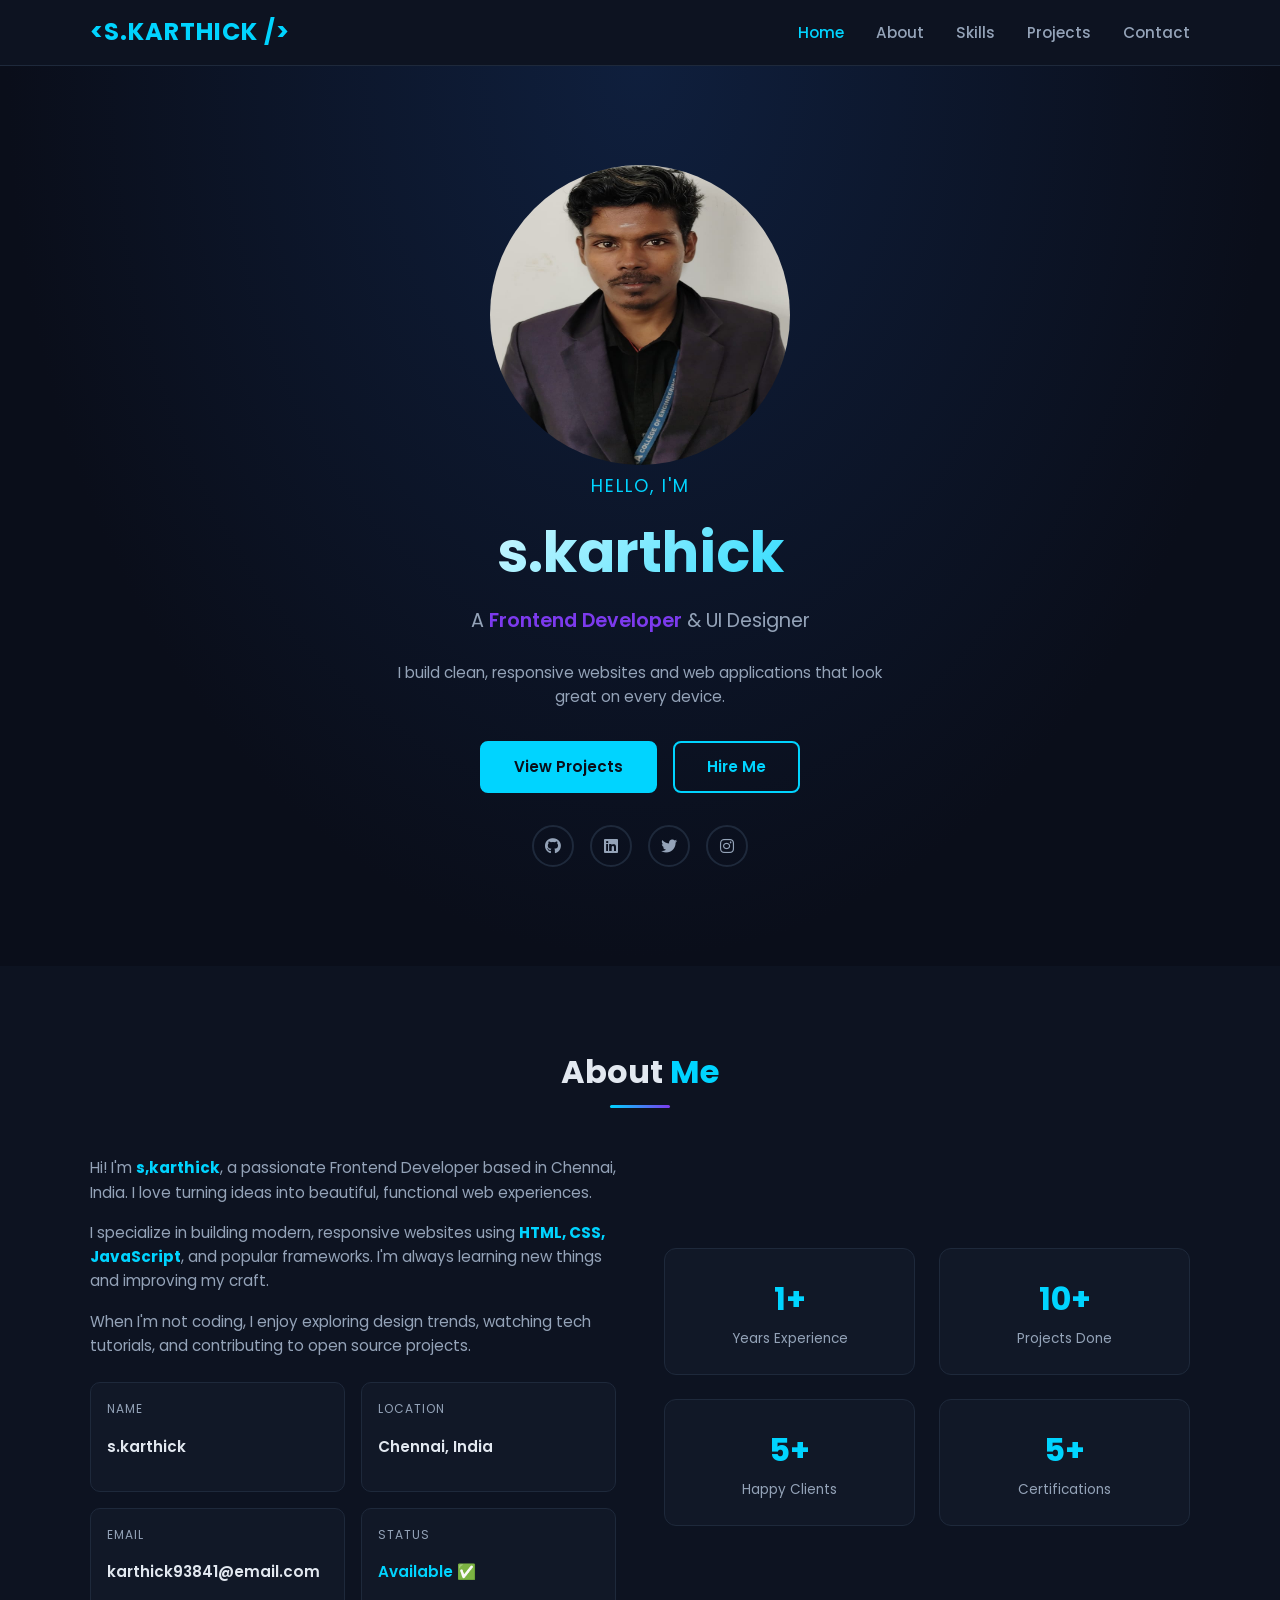
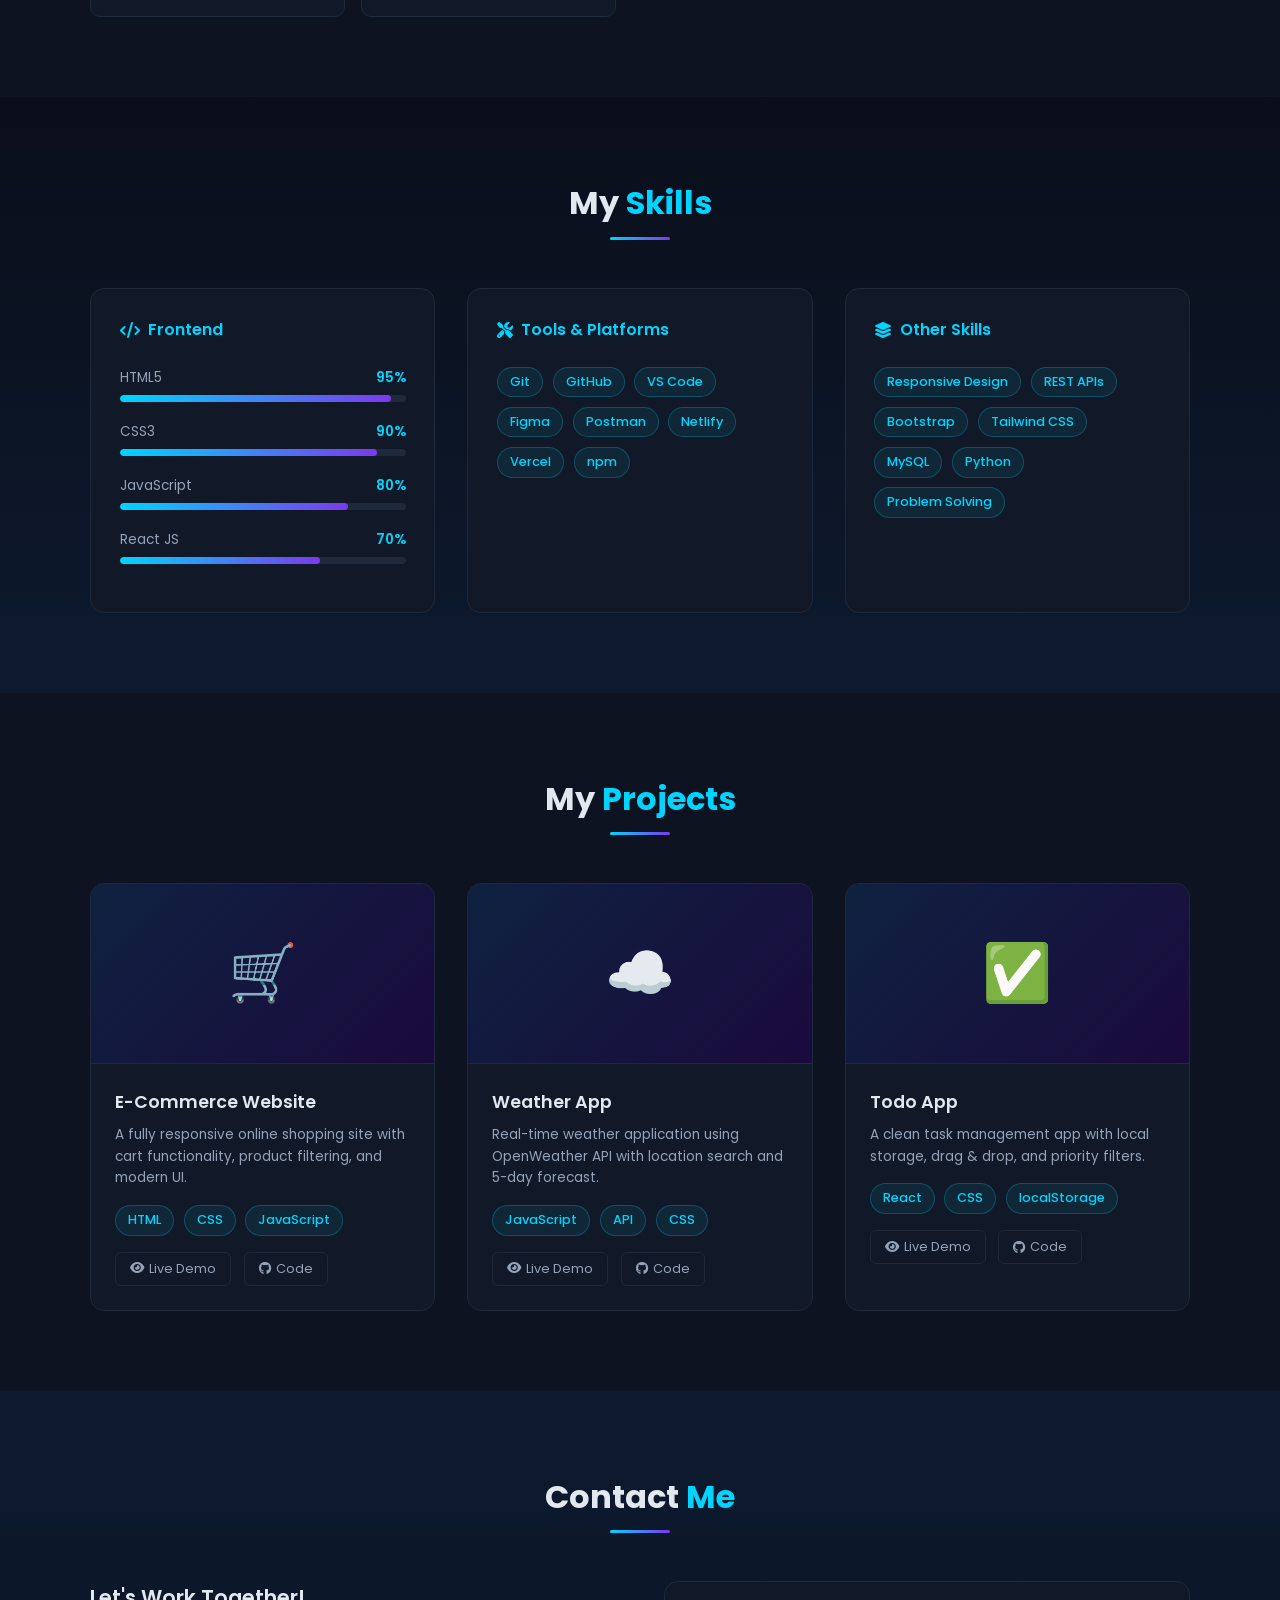
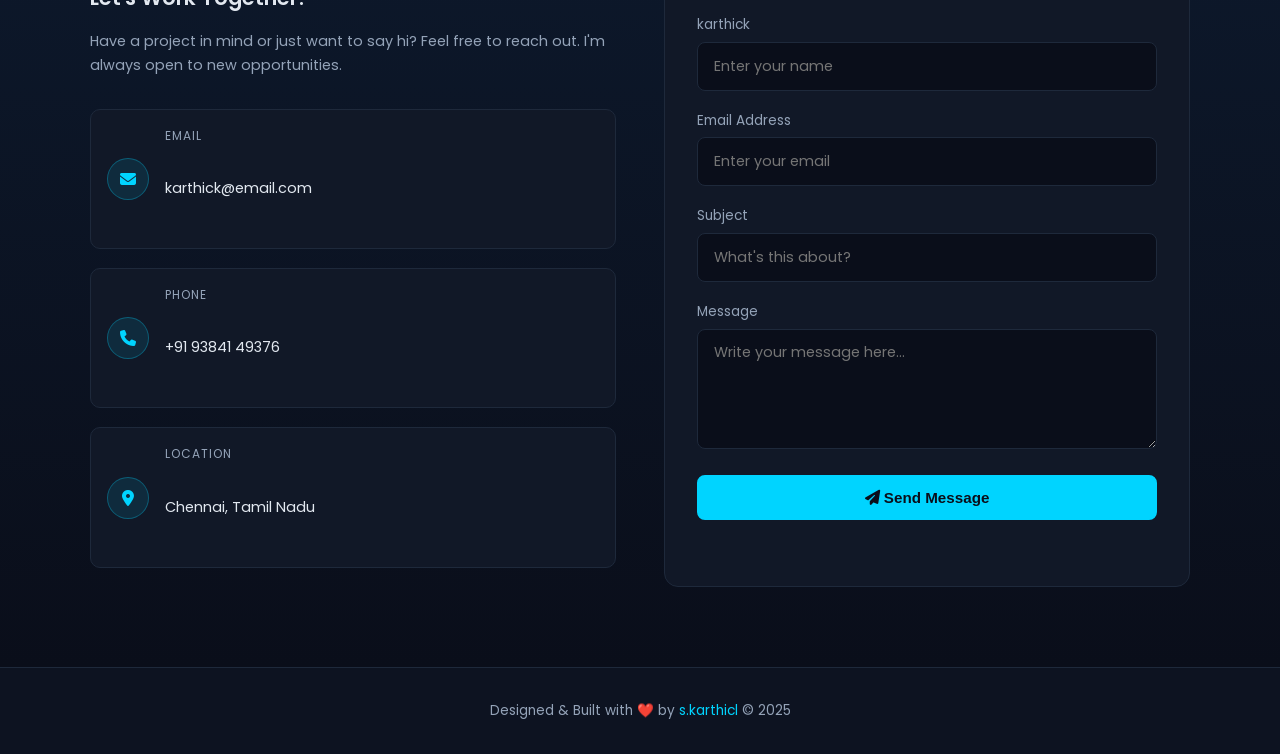
==== index.html @ 586f075c "dfegfhg" ====
<!DOCTYPE html>
<html lang="en">
<head>
  <meta charset="UTF-8" />
  <meta name="viewport" content="width=device-width, initial-scale=1.0"/>
  <title>My Portfolio</title>
  <link href="https://fonts.googleapis.com/css2?family=Poppins:wght@300;400;600;700&display=swap" rel="stylesheet"/>
  <link href="https://cdnjs.cloudflare.com/ajax/libs/font-awesome/6.5.0/css/all.min.css" rel="stylesheet"/>

  <style>
    /* ============================
       CSS VARIABLES (Easy to edit!)
    ============================ */
    :root {
      --bg-main: #0a0e1a;        /* Page background */
      --bg-card: #111827;        /* Card/box background */
      --bg-nav: #0d1321;         /* Navbar background */
      --accent: #00d4ff;         /* Main accent color (cyan) */
      --accent2: #7c3aed;        /* Secondary accent (purple) */
      --text-main: #e2e8f0;      /* Main text */
      --text-muted: #94a3b8;     /* Muted text */
      --border: #1e293b;         /* Default border */
      --border-hover: #00d4ff;   /* Hover border color */
      --shadow-hover: 0 0 20px rgba(0, 212, 255, 0.3);
    }

    /* ============================
       RESET & BASE
    ============================ */
    * {
      margin: 0;
      padding: 0;
      box-sizing: border-box;
    }

    html {
      scroll-behavior: smooth;
    }

    body {
      font-family: 'Poppins', sans-serif;
      background-color: var(--bg-main);
      color: var(--text-main);
      line-height: 1.6;
    }

    a {
      text-decoration: none;
      color: inherit;
    }

    /* ============================
       NAVBAR
    ============================ */
    nav {
      background-color: var(--bg-nav);
      border-bottom: 1px solid var(--border);
      position: sticky;
      top: 0;
      z-index: 100;
      padding: 0 2rem;
    }

    .nav-container {
      max-width: 1100px;
      margin: auto;
      display: flex;
      justify-content: space-between;
      align-items: center;
      height: 65px;
    }

    .logo {
      font-size: 1.5rem;
      font-weight: 700;
      color: var(--accent);
      letter-spacing: 1px;
    }

    .nav-links {
      list-style: none;
      display: flex;
      gap: 2rem;
    }

    .nav-links a {
      color: var(--text-muted);
      font-size: 0.95rem;
      font-weight: 500;
      transition: color 0.3s;
      position: relative;
    }

    /* Underline hover effect on nav */
    .nav-links a::after {
      content: '';
      position: absolute;
      left: 0; bottom: -4px;
      width: 0; height: 2px;
      background: var(--accent);
      transition: width 0.3s;
    }

    .nav-links a:hover {
      color: var(--accent);
    }

    .nav-links a:hover::after {
      width: 100%;
    }

    /* Hamburger for mobile */
    .hamburger {
      display: none;
      font-size: 1.5rem;
      cursor: pointer;
      color: var(--accent);
    }

    /* ============================
       HERO SECTION
    ============================ */
    #home {
      min-height: 100vh;
      display: flex;
      align-items: center;
      justify-content: center;
      text-align: center;
      padding: 4rem 2rem;
      background: radial-gradient(ellipse at top, #0f1f3d 0%, var(--bg-main) 70%);
    }

    .hero-content {
      max-width: 700px;
    }

    .hero-img {
      width: 140px;
      height: 140px;
      border-radius: 50%;
      border: 3px solid var(--accent);
      box-shadow: 0 0 25px rgba(0, 212, 255, 0.4);
      margin-bottom: 1.5rem;
      object-fit: cover;
      background: var(--bg-card);
      display: flex;
      align-items: center;
      justify-content: center;
      font-size: 4rem;
      margin: 0 auto 1.5rem;
    }

    .hero-greeting {
      font-size: 1.1rem;
      color: var(--accent);
      font-weight: 400;
      margin-bottom: 0.5rem;
      letter-spacing: 2px;
      text-transform: uppercase;
    }

    .hero-name {
      font-size: clamp(2rem, 5vw, 3.5rem);
      font-weight: 700;
      margin-bottom: 0.5rem;
      background: linear-gradient(135deg, #ffffff, var(--accent));
      -webkit-background-clip: text;
      -webkit-text-fill-color: transparent;
      background-clip: text;
    }

    .hero-role {
      font-size: 1.2rem;
      color: var(--text-muted);
      margin-bottom: 1.5rem;
    }

    .hero-role span {
      color: var(--accent2);
      font-weight: 600;
    }

    .hero-desc {
      font-size: 0.95rem;
      color: var(--text-muted);
      max-width: 500px;
      margin: 0 auto 2rem;
    }

    .btn-group {
      display: flex;
      gap: 1rem;
      justify-content: center;
      flex-wrap: wrap;
    }

    /* Buttons */
    .btn {
      padding: 0.75rem 2rem;
      border-radius: 8px;
      font-size: 0.95rem;
      font-weight: 600;
      cursor: pointer;
      transition: all 0.3s;
      border: 2px solid transparent;
    }

    .btn-primary {
      background: var(--accent);
      color: #0a0e1a;
      border-color: var(--accent);
    }

    .btn-primary:hover {
      background: transparent;
      color: var(--accent);
      box-shadow: var(--shadow-hover);
    }

    .btn-outline {
      background: transparent;
      color: var(--accent);
      border-color: var(--accent);
    }

    .btn-outline:hover {
      background: var(--accent);
      color: #0a0e1a;
      box-shadow: var(--shadow-hover);
    }

    /* Social icons */
    .social-icons {
      display: flex;
      gap: 1rem;
      justify-content: center;
      margin-top: 2rem;
    }

    .social-icons a {
      width: 42px;
      height: 42px;
      border-radius: 50%;
      border: 2px solid var(--border);
      display: flex;
      align-items: center;
      justify-content: center;
      color: var(--text-muted);
      font-size: 1rem;
      transition: all 0.3s;
    }

    .social-icons a:hover {
      border-color: var(--accent);
      color: var(--accent);
      box-shadow: var(--shadow-hover);
      transform: translateY(-3px);
    }

    /* ============================
       SECTION STYLES (shared)
    ============================ */
    section {
      padding: 5rem 2rem;
    }

    .section-title {
      text-align: center;
      font-size: 2rem;
      font-weight: 700;
      margin-bottom: 0.5rem;
    }

    .section-title span {
      color: var(--accent);
    }

    .section-line {
      width: 60px;
      height: 3px;
      background: linear-gradient(90deg, var(--accent), var(--accent2));
      margin: 0 auto 3rem;
      border-radius: 2px;
    }

    .container {
      max-width: 1100px;
      margin: auto;
    }

    /* ============================
       ABOUT SECTION
    ============================ */
    #about {
      background-color: #0d1321;
    }

    .about-grid {
      display: grid;
      grid-template-columns: 1fr 1fr;
      gap: 3rem;
      align-items: center;
    }

    .about-text p {
      color: var(--text-muted);
      margin-bottom: 1rem;
      font-size: 0.95rem;
    }

    .about-text p strong {
      color: var(--accent);
    }

    .about-info {
      display: grid;
      grid-template-columns: 1fr 1fr;
      gap: 1rem;
      margin-top: 1.5rem;
    }

    .info-box {
      background: var(--bg-card);
      border: 1px solid var(--border);
      border-radius: 10px;
      padding: 1rem;
      transition: all 0.3s;
    }

    .info-box:hover {
      border-color: var(--border-hover);
      box-shadow: var(--shadow-hover);
      transform: translateY(-3px);
    }

    .info-box .label {
      font-size: 0.75rem;
      color: var(--text-muted);
      text-transform: uppercase;
      letter-spacing: 1px;
    }

    .info-box .value {
      font-size: 0.95rem;
      font-weight: 600;
      color: var(--text-main);
      margin-top: 2px;
    }

    /* Stats boxes */
    .about-stats {
      display: grid;
      grid-template-columns: repeat(2, 1fr);
      gap: 1.5rem;
    }

    .stat-card {
      background: var(--bg-card);
      border: 1px solid var(--border);
      border-radius: 12px;
      padding: 1.5rem;
      text-align: center;
      transition: all 0.3s;
    }

    .stat-card:hover {
      border-color: var(--border-hover);
      box-shadow: var(--shadow-hover);
      transform: translateY(-4px);
    }

    .stat-card .number {
      font-size: 2rem;
      font-weight: 700;
      color: var(--accent);
    }

    .stat-card .label {
      font-size: 0.85rem;
      color: var(--text-muted);
      margin-top: 4px;
    }

    /* ============================
       SKILLS SECTION
    ============================ */
    #skills {
      background: linear-gradient(180deg, var(--bg-main) 0%, #0d1a2e 100%);
    }

    .skills-grid {
      display: grid;
      grid-template-columns: repeat(auto-fit, minmax(280px, 1fr));
      gap: 2rem;
    }

    .skill-category {
      background: var(--bg-card);
      border: 1px solid var(--border);
      border-radius: 14px;
      padding: 1.8rem;
      transition: all 0.3s;
    }

    .skill-category:hover {
      border-color: var(--border-hover);
      box-shadow: var(--shadow-hover);
      transform: translateY(-5px);
    }

    .skill-category h3 {
      font-size: 1rem;
      font-weight: 600;
      color: var(--accent);
      margin-bottom: 1.5rem;
      display: flex;
      align-items: center;
      gap: 0.5rem;
    }

    .skill-item {
      margin-bottom: 1.2rem;
    }

    .skill-info {
      display: flex;
      justify-content: space-between;
      font-size: 0.85rem;
      margin-bottom: 6px;
      color: var(--text-muted);
    }

    .skill-info span:last-child {
      color: var(--accent);
      font-weight: 600;
    }

    /* Progress bar */
    .progress-bar {
      height: 7px;
      background: var(--border);
      border-radius: 10px;
      overflow: hidden;
    }

    .progress-fill {
      height: 100%;
      border-radius: 10px;
      background: linear-gradient(90deg, var(--accent), var(--accent2));
      width: 0;
      animation: fillBar 1.5s ease forwards;
      animation-delay: 0.3s;
    }

    @keyframes fillBar {
      from { width: 0; }
      to { width: var(--fill); }
    }

    /* Tech tag chips */
    .tech-tags {
      display: flex;
      flex-wrap: wrap;
      gap: 0.6rem;
      margin-top: 0.5rem;
    }

    .tag {
      background: rgba(0, 212, 255, 0.08);
      border: 1px solid rgba(0, 212, 255, 0.25);
      color: var(--accent);
      padding: 4px 12px;
      border-radius: 20px;
      font-size: 0.8rem;
      font-weight: 500;
      transition: all 0.3s;
    }

    .tag:hover {
      background: var(--accent);
      color: #0a0e1a;
      box-shadow: 0 0 10px rgba(0, 212, 255, 0.4);
    }

    /* ============================
       PROJECTS SECTION
    ============================ */
    #projects {
      background-color: #0d1321;
    }

    .projects-grid {
      display: grid;
      grid-template-columns: repeat(auto-fit, minmax(300px, 1fr));
      gap: 2rem;
    }

    .project-card {
      background: var(--bg-card);
      border: 1px solid var(--border);
      border-radius: 14px;
      overflow: hidden;
      transition: all 0.3s;
    }

    .project-card:hover {
      border-color: var(--border-hover);
      box-shadow: var(--shadow-hover);
      transform: translateY(-6px);
    }

    .project-img {
      height: 180px;
      background: linear-gradient(135deg, #0f2240, #1a0a3d);
      display: flex;
      align-items: center;
      justify-content: center;
      font-size: 3.5rem;
      border-bottom: 1px solid var(--border);
    }

    .project-body {
      padding: 1.5rem;
    }

    .project-body h3 {
      font-size: 1.1rem;
      font-weight: 600;
      margin-bottom: 0.5rem;
    }

    .project-body p {
      font-size: 0.85rem;
      color: var(--text-muted);
      margin-bottom: 1rem;
    }

    .project-links {
      display: flex;
      gap: 0.8rem;
    }

    .project-links a {
      font-size: 0.8rem;
      padding: 6px 14px;
      border-radius: 6px;
      border: 1px solid var(--border);
      color: var(--text-muted);
      display: flex;
      align-items: center;
      gap: 5px;
      transition: all 0.3s;
    }

    .project-links a:hover {
      border-color: var(--accent);
      color: var(--accent);
      box-shadow: 0 0 10px rgba(0, 212, 255, 0.2);
    }

    /* ============================
       CONTACT SECTION
    ============================ */
    #contact {
      background: linear-gradient(180deg, #0d1a2e 0%, var(--bg-main) 100%);
    }

    .contact-grid {
      display: grid;
      grid-template-columns: 1fr 1fr;
      gap: 3rem;
    }

    .contact-info h3 {
      font-size: 1.3rem;
      font-weight: 600;
      margin-bottom: 1rem;
    }

    .contact-info p {
      color: var(--text-muted);
      font-size: 0.9rem;
      margin-bottom: 2rem;
    }

    .contact-item {
      display: flex;
      align-items: center;
      gap: 1rem;
      margin-bottom: 1.2rem;
      padding: 1rem;
      background: var(--bg-card);
      border: 1px solid var(--border);
      border-radius: 10px;
      transition: all 0.3s;
    }

    .contact-item:hover {
      border-color: var(--border-hover);
      box-shadow: var(--shadow-hover);
    }

    .contact-item .icon {
      width: 42px;
      height: 42px;
      border-radius: 50%;
      background: rgba(0, 212, 255, 0.1);
      border: 1px solid rgba(0, 212, 255, 0.3);
      display: flex;
      align-items: center;
      justify-content: center;
      color: var(--accent);
      flex-shrink: 0;
    }

    .contact-item .detail .label {
      font-size: 0.75rem;
      color: var(--text-muted);
      text-transform: uppercase;
      letter-spacing: 1px;
    }

    .contact-item .detail .value {
      font-size: 0.9rem;
      color: var(--text-main);
      margin-top: 2px;
    }

    /* Contact Form */
    .contact-form {
      background: var(--bg-card);
      border: 1px solid var(--border);
      border-radius: 14px;
      padding: 2rem;
    }

    .form-group {
      margin-bottom: 1.2rem;
    }

    .form-group label {
      display: block;
      font-size: 0.85rem;
      color: var(--text-muted);
      margin-bottom: 6px;
    }

    .form-group input,
    .form-group textarea {
      width: 100%;
      padding: 0.8rem 1rem;
      background: var(--bg-main);
      border: 1px solid var(--border);
      border-radius: 8px;
      color: var(--text-main);
      font-family: 'Poppins', sans-serif;
      font-size: 0.9rem;
      transition: border-color 0.3s, box-shadow 0.3s;
      outline: none;
    }

    .form-group input:focus,
    .form-group textarea:focus {
      border-color: var(--accent);
      box-shadow: 0 0 12px rgba(0, 212, 255, 0.2);
    }

    .form-group textarea {
      resize: vertical;
      min-height: 120px;
    }

    .btn-full {
      width: 100%;
    }

    /* ============================
       FOOTER
    ============================ */
    footer {
      background: var(--bg-nav);
      border-top: 1px solid var(--border);
      text-align: center;
      padding: 2rem;
      color: var(--text-muted);
      font-size: 0.85rem;
    }

    footer span {
      color: var(--accent);
    }

    /* ============================
       SCROLL TO TOP BUTTON
    ============================ */
    #scrollTop {
      position: fixed;
      bottom: 2rem;
      right: 2rem;
      width: 44px;
      height: 44px;
      background: var(--accent);
      color: #0a0e1a;
      border: none;
      border-radius: 50%;
      font-size: 1.1rem;
      cursor: pointer;
      display: none;
      align-items: center;
      justify-content: center;
      box-shadow: 0 0 15px rgba(0, 212, 255, 0.4);
      transition: all 0.3s;
      z-index: 99;
    }

    #scrollTop:hover {
      transform: translateY(-3px);
      box-shadow: 0 0 25px rgba(0, 212, 255, 0.6);
    }

    #scrollTop.show {
      display: flex;
    }

    /* ============================
       RESPONSIVE - TABLET
    ============================ */
    @media (max-width: 900px) {
      .about-grid,
      .contact-grid {
        grid-template-columns: 1fr;
      }

      .about-stats {
        grid-template-columns: repeat(4, 1fr);
      }
    }

    /* ============================
       RESPONSIVE - MOBILE
    ============================ */
    @media (max-width: 600px) {
      /* Hamburger menu */
      .hamburger {
        display: block;
      }

      .nav-links {
        display: none;
        flex-direction: column;
        position: absolute;
        top: 65px;
        left: 0;
        right: 0;
        background: var(--bg-nav);
        border-bottom: 1px solid var(--border);
        padding: 1.5rem 2rem;
        gap: 1.5rem;
      }

      .nav-links.open {
        display: flex;
      }

      .about-info {
        grid-template-columns: 1fr;
      }

      .about-stats {
        grid-template-columns: repeat(2, 1fr);
      }

      .projects-grid {
        grid-template-columns: 1fr;
      }

      section {
        padding: 3.5rem 1.2rem;
      }

      .hero-name {
        font-size: 2rem;
      }
    }
  </style>
</head>
<body>

  <!-- ===================== NAVBAR ===================== -->
  <nav>
    <div class="nav-container">
      <div class="logo">&lt;S.KARTHICK /&gt;</div>
      <span class="hamburger" id="menuBtn"><i class="fas fa-bars"></i></span>
      <ul class="nav-links" id="navLinks">
        <li><a href="#home">Home</a></li>
        <li><a href="#about">About</a></li>
        <li><a href="#skills">Skills</a></li>
        <li><a href="#projects">Projects</a></li>
        <li><a href="#contact">Contact</a></li>
      </ul>
    </div>
  </nav>

  <!-- ===================== HERO ===================== -->
  <section id="home">
    <div class="hero-content">
      <div class="hero_img">
        <img style="width: 300px;height: 300px; border-radius: 50%;" src="./hero_img.jpeg" alt="">
      </div>
      <p class="hero-greeting">Hello, I'm</p>
      <h1 class="hero-name">s.karthick</h1>
      <p class="hero-role">A <span>Frontend Developer</span> &amp; UI Designer</p>
      <p class="hero-desc">
        I build clean, responsive websites and web applications that look great on every device.
      </p>
      <div class="btn-group">
        <a href="#projects" class="btn btn-primary">View Projects</a>
        <a href="#contact" class="btn btn-outline">Hire Me</a>
      </div>
      <div class="social-icons">
        <a href="#"><i class="fab fa-github"></i></a>
        <a href="#"><i class="fab fa-linkedin"></i></a>
        <a href="#"><i class="fab fa-twitter"></i></a>
        <a href="#"><i class="fab fa-instagram"></i></a>
      </div>
    </div>
  </section>

  <!-- ===================== ABOUT ===================== -->
  <section id="about">
    <div class="container">
      <h2 class="section-title">About <span>Me</span></h2>
      <div class="section-line"></div>
      <div class="about-grid">
        <!-- Left: Text -->
        <div class="about-text">
          <p>Hi! I'm <strong>s,karthick</strong>, a passionate Frontend Developer based in Chennai, India. I love turning ideas into beautiful, functional web experiences.</p>
          <p>I specialize in building modern, responsive websites using <strong>HTML, CSS, JavaScript</strong>, and popular frameworks. I'm always learning new things and improving my craft.</p>
          <p>When I'm not coding, I enjoy exploring design trends, watching tech tutorials, and contributing to open source projects.</p>
          <div class="about-info">
            <div class="info-box">
              <p class="label">Name</p>
              <p class="value">s.karthick</p>
            </div>
            <div class="info-box">
              <p class="label">Location</p>
              <p class="value">Chennai, India</p>
            </div>
            <div class="info-box">
              <p class="label">Email</p>
              <p class="value">karthick93841@email.com</p>
            </div>
            <div class="info-box">
              <p class="label">Status</p>
              <p class="value" style="color:var(--accent)">Available ✅</p>
            </div>
          </div>
        </div>
        <!-- Right: Stats -->
        <div class="about-stats">
          <div class="stat-card">
            <div class="number">1+</div>
            <div class="label">Years Experience</div>
          </div>
          <div class="stat-card">
            <div class="number">10+</div>
            <div class="label">Projects Done</div>
          </div>
          <div class="stat-card">
            <div class="number">5+</div>
            <div class="label">Happy Clients</div>
          </div>
          <div class="stat-card">
            <div class="number">5+</div>
            <div class="label">Certifications</div>
          </div>
        </div>
      </div>
    </div>
  </section>

  <!-- ===================== SKILLS ===================== -->
  <section id="skills">
    <div class="container">
      <h2 class="section-title">My <span>Skills</span></h2>
      <div class="section-line"></div>
      <div class="skills-grid">

        <!-- Frontend Skills -->
        <div class="skill-category">
          <h3><i class="fas fa-code"></i> Frontend</h3>
          <div class="skill-item">
            <div class="skill-info"><span>HTML5</span><span>95%</span></div>
            <div class="progress-bar"><div class="progress-fill" style="--fill:95%"></div></div>
          </div>
          <div class="skill-item">
            <div class="skill-info"><span>CSS3</span><span>90%</span></div>
            <div class="progress-bar"><div class="progress-fill" style="--fill:90%"></div></div>
          </div>
          <div class="skill-item">
            <div class="skill-info"><span>JavaScript</span><span>80%</span></div>
            <div class="progress-bar"><div class="progress-fill" style="--fill:80%"></div></div>
          </div>
          <div class="skill-item">
            <div class="skill-info"><span>React JS</span><span>70%</span></div>
            <div class="progress-bar"><div class="progress-fill" style="--fill:70%"></div></div>
          </div>
        </div>

        <!-- Tools -->
        <div class="skill-category">
          <h3><i class="fas fa-tools"></i> Tools & Platforms</h3>
          <div class="tech-tags">
            <span class="tag">Git</span>
            <span class="tag">GitHub</span>
            <span class="tag">VS Code</span>
            <span class="tag">Figma</span>
            <span class="tag">Postman</span>
            <span class="tag">Netlify</span>
            <span class="tag">Vercel</span>
            <span class="tag">npm</span>
          </div>
        </div>

        <!-- Other Skills -->
        <div class="skill-category">
          <h3><i class="fas fa-layer-group"></i> Other Skills</h3>
          <div class="tech-tags">
            <span class="tag">Responsive Design</span>
            <span class="tag">REST APIs</span>
            <span class="tag">Bootstrap</span>
            <span class="tag">Tailwind CSS</span>
            <span class="tag">MySQL</span>
            <span class="tag">Python</span>
            <span class="tag">Problem Solving</span>
          </div>
        </div>

      </div>
    </div>
  </section>

  <!-- ===================== PROJECTS ===================== -->
  <section id="projects">
    <div class="container">
      <h2 class="section-title">My <span>Projects</span></h2>
      <div class="section-line"></div>
      <div class="projects-grid">

        <div class="project-card">
          <div class="project-img">🛒</div>
          <div class="project-body">
            <h3>E-Commerce Website</h3>
            <p>A fully responsive online shopping site with cart functionality, product filtering, and modern UI.</p>
            <div class="tech-tags" style="margin-bottom:1rem">
              <span class="tag">HTML</span>
              <span class="tag">CSS</span>
              <span class="tag">JavaScript</span>
            </div>
            <div class="project-links">
              <a href="#"><i class="fas fa-eye"></i> Live Demo</a>
              <a href="#"><i class="fab fa-github"></i> Code</a>
            </div>
          </div>
        </div>

        <div class="project-card">
          <div class="project-img">☁️</div>
          <div class="project-body">
            <h3>Weather App</h3>
            <p>Real-time weather application using OpenWeather API with location search and 5-day forecast.</p>
            <div class="tech-tags" style="margin-bottom:1rem">
              <span class="tag">JavaScript</span>
              <span class="tag">API</span>
              <span class="tag">CSS</span>
            </div>
            <div class="project-links">
              <a href="#"><i class="fas fa-eye"></i> Live Demo</a>
              <a href="#"><i class="fab fa-github"></i> Code</a>
            </div>
          </div>
        </div>

        <div class="project-card">
          <div class="project-img">✅</div>
          <div class="project-body">
            <h3>Todo App</h3>
            <p>A clean task management app with local storage, drag & drop, and priority filters.</p>
            <div class="tech-tags" style="margin-bottom:1rem">
              <span class="tag">React</span>
              <span class="tag">CSS</span>
              <span class="tag">localStorage</span>
            </div>
            <div class="project-links">
              <a href="#"><i class="fas fa-eye"></i> Live Demo</a>
              <a href="#"><i class="fab fa-github"></i> Code</a>
            </div>
          </div>
        </div>

      </div>
    </div>
  </section>

  <!-- ===================== CONTACT ===================== -->
  <section id="contact">
    <div class="container">
      <h2 class="section-title">Contact <span>Me</span></h2>
      <div class="section-line"></div>
      <div class="contact-grid">

        <!-- Contact Info -->
        <div class="contact-info">
          <h3>Let's Work Together!</h3>
          <p>Have a project in mind or just want to say hi? Feel free to reach out. I'm always open to new opportunities.</p>
          <div class="contact-item">
            <div class="icon"><i class="fas fa-envelope"></i></div>
            <div class="detail">
              <p class="label">Email</p>
              <p class="value">karthick@email.com</p>
            </div>
          </div>
          <div class="contact-item">
            <div class="icon"><i class="fas fa-phone"></i></div>
            <div class="detail">
              <p class="label">Phone</p>
              <p class="value">+91 93841 49376</p>
            </div>
          </div>
          <div class="contact-item">
            <div class="icon"><i class="fas fa-map-marker-alt"></i></div>
            <div class="detail">
              <p class="label">Location</p>
              <p class="value">Chennai, Tamil Nadu</p>
            </div>
          </div>
        </div>

        <!-- Contact Form -->
        <div class="contact-form">
          <div class="form-group">
            <label>karthick</label>
            <input type="text" placeholder="Enter your name" />
          </div>
          <div class="form-group">
            <label>Email Address</label>
            <input type="email" placeholder="Enter your email" />
          </div>
          <div class="form-group">
            <label>Subject</label>
            <input type="text" placeholder="What's this about?" />
          </div>
          <div class="form-group">
            <label>Message</label>
            <textarea placeholder="Write your message here..."></textarea>
          </div>
          <button class="btn btn-primary btn-full">
            <i class="fas fa-paper-plane"></i> Send Message
          </button>
        </div>

      </div>
    </div>
  </section>

  <!-- ===================== FOOTER ===================== -->
  <footer>
    <p>Designed & Built with <span>❤️</span> by <span>s.karthicl</span> &copy; 2025</p>
  </footer>

  <!-- Scroll To Top Button -->
  <button id="scrollTop" title="Back to top">
    <i class="fas fa-arrow-up"></i>
  </button>

  <!-- ===================== JAVASCRIPT ===================== -->
  <script>
    // --- Mobile Menu Toggle ---
    const menuBtn = document.getElementById('menuBtn');
    const navLinks = document.getElementById('navLinks');

    menuBtn.addEventListener('click', () => {
      navLinks.classList.toggle('open');
    });

    // Close menu when a link is clicked
    navLinks.querySelectorAll('a').forEach(link => {
      link.addEventListener('click', () => {
        navLinks.classList.remove('open');
      });
    });

    // --- Scroll To Top Button ---
    const scrollBtn = document.getElementById('scrollTop');

    window.addEventListener('scroll', () => {
      if (window.scrollY > 400) {
        scrollBtn.classList.add('show');
      } else {
        scrollBtn.classList.remove('show');
      }
    });

    scrollBtn.addEventListener('click', () => {
      window.scrollTo({ top: 0, behavior: 'smooth' });
    });

    // --- Active nav link on scroll ---
    const sections = document.querySelectorAll('section');
    const navItems = document.querySelectorAll('.nav-links a');

    window.addEventListener('scroll', () => {
      let current = '';
      sections.forEach(section => {
        if (window.scrollY >= section.offsetTop - 100) {
          current = section.getAttribute('id');
        }
      });
      navItems.forEach(link => {
        link.style.color = '';
        if (link.getAttribute('href') === '#' + current) {
          link.style.color = 'var(--accent)';
        }
      });
    });
  </script>

</body>
</html>
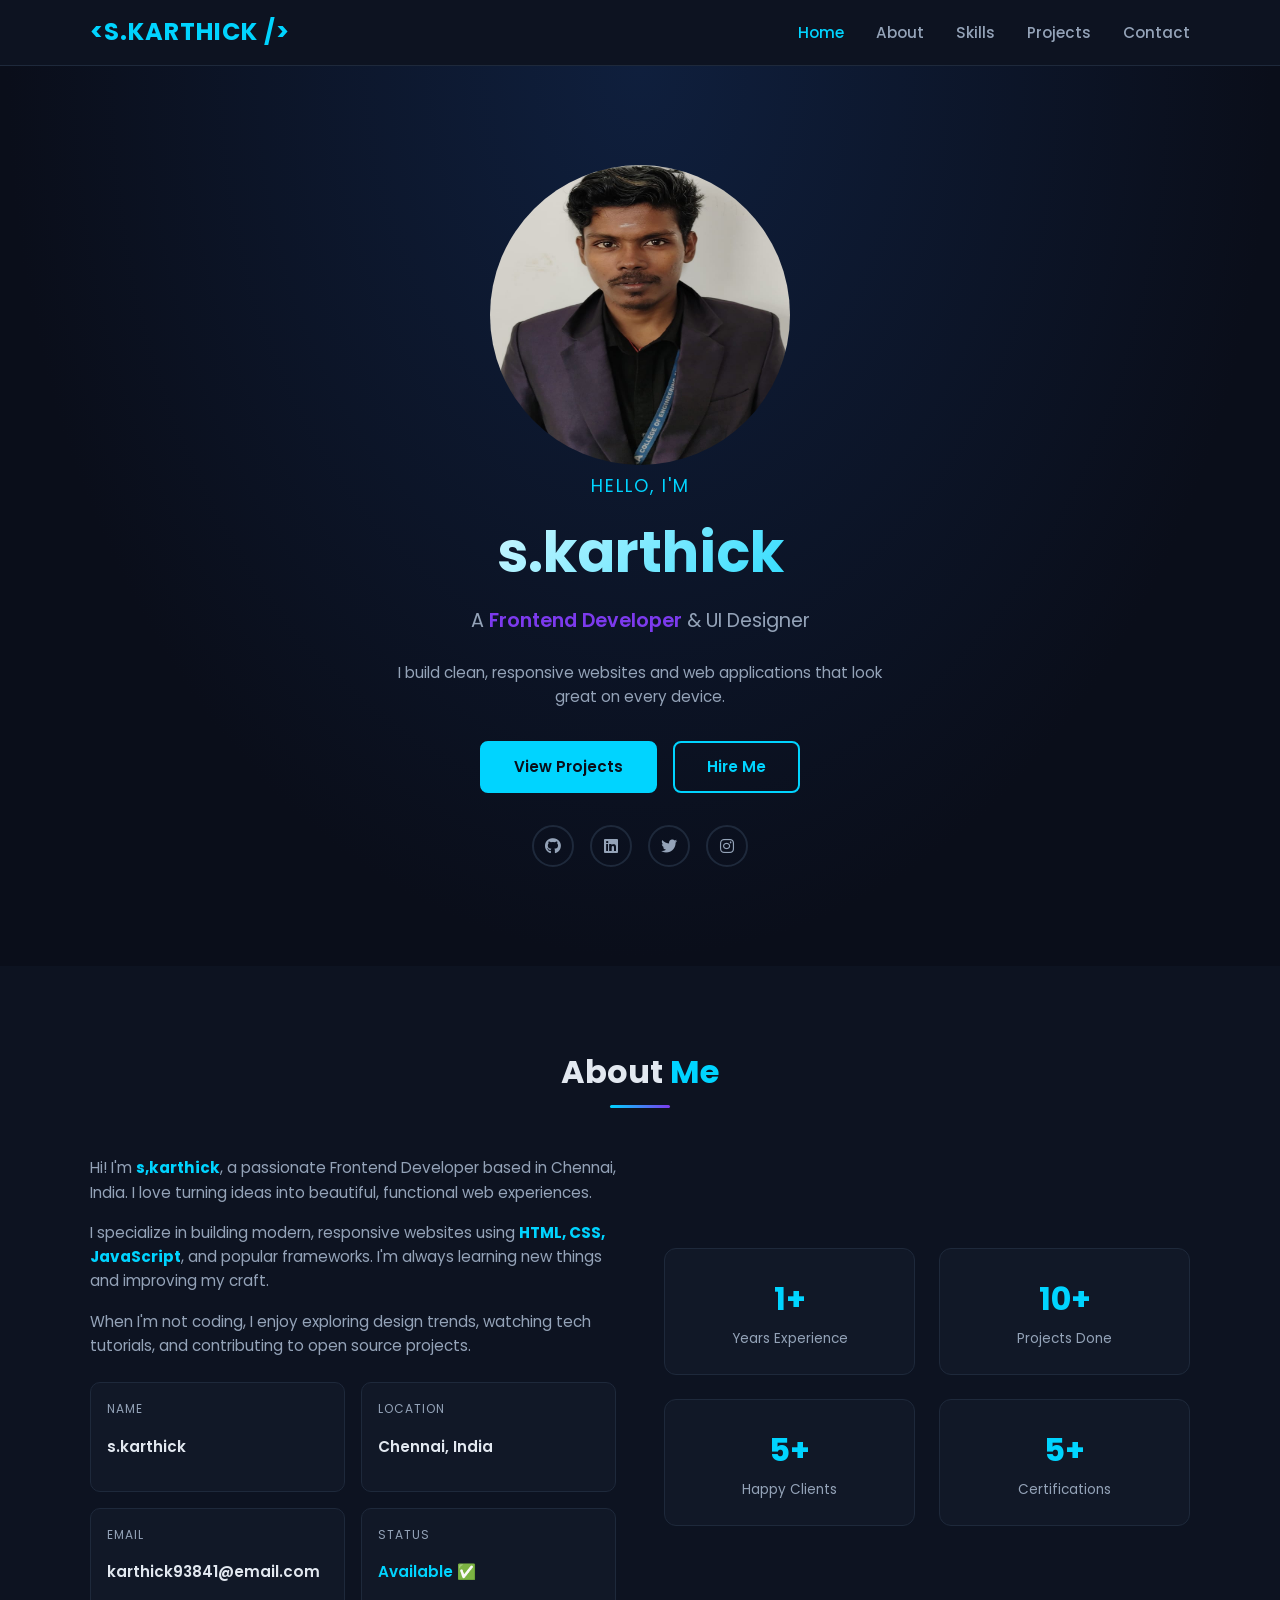
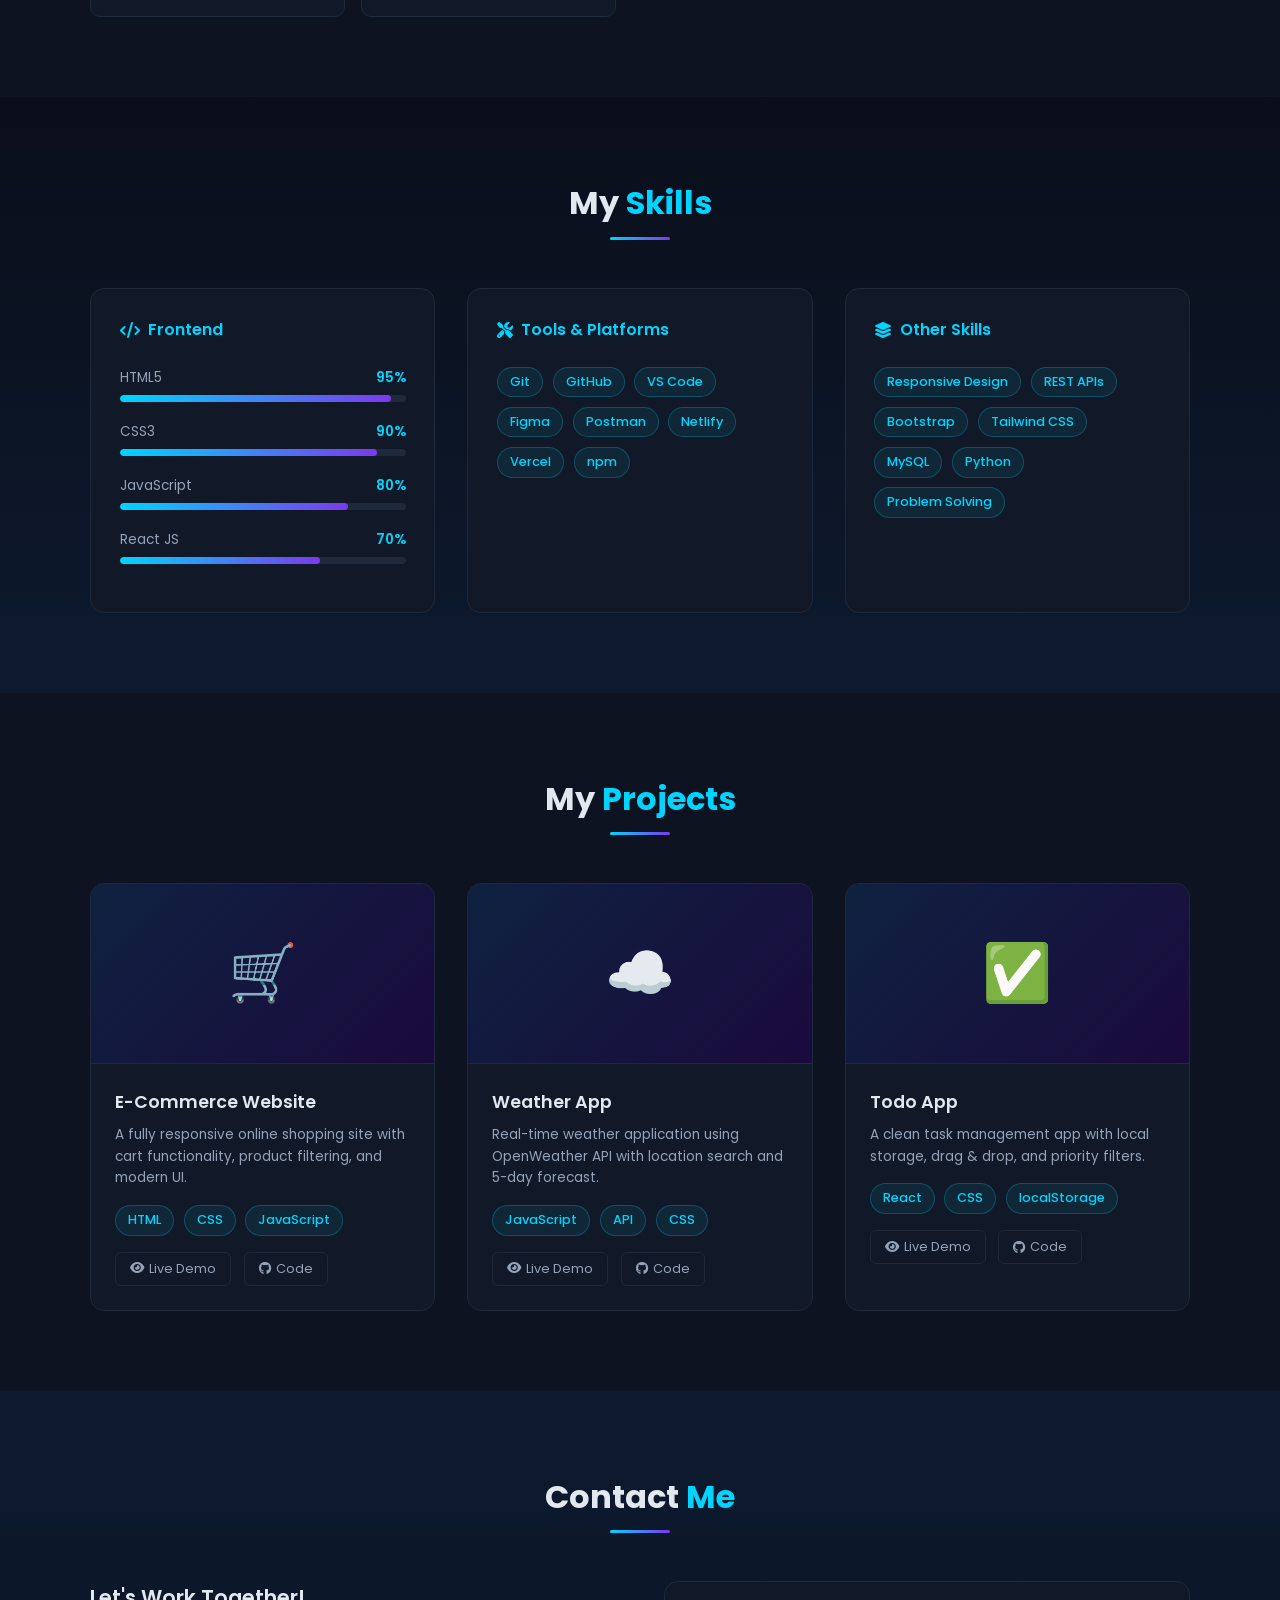
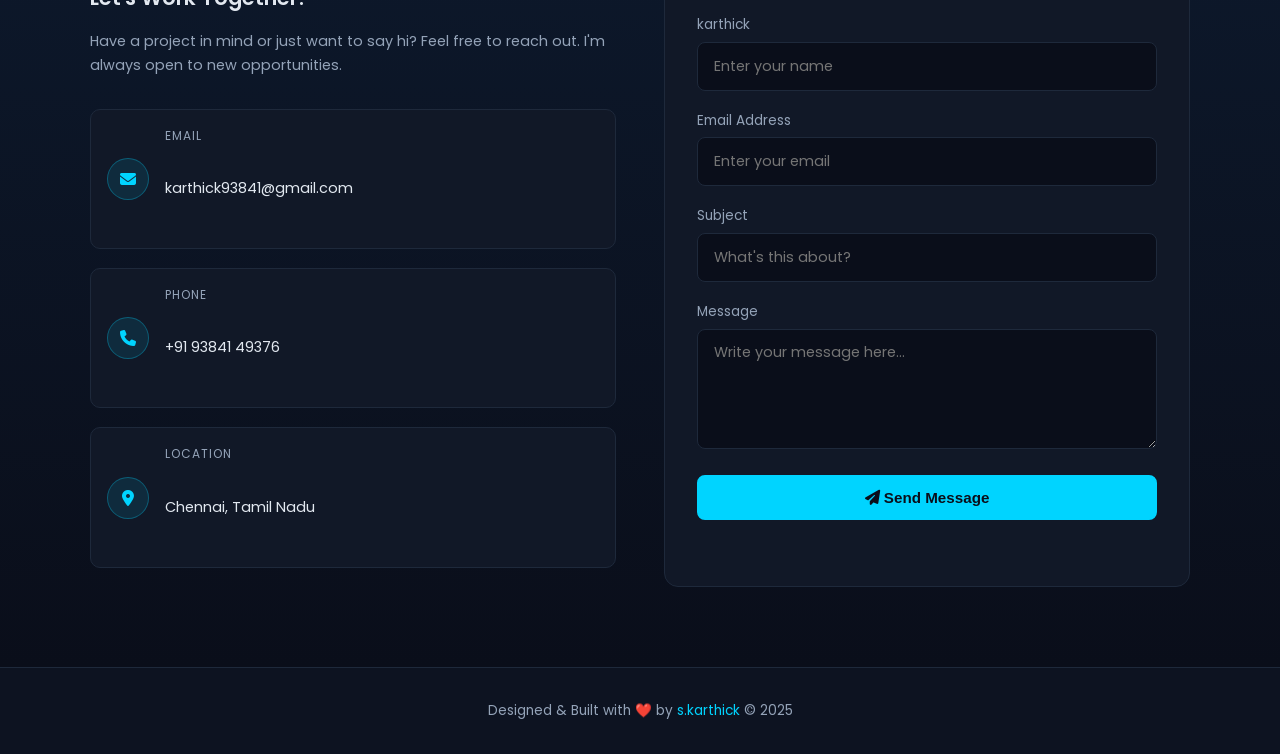
==== commit 291a929b: "smk" ====
--- a/index.html
+++ b/index.html
@@ -785,8 +785,6 @@
   </style>
 </head>
 <body>
-
-  <!-- ===================== NAVBAR ===================== -->
   <nav>
     <div class="nav-container">
       <div class="logo">&lt;S.KARTHICK /&gt;</div>
@@ -826,13 +824,11 @@
     </div>
   </section>
 
-  <!-- ===================== ABOUT ===================== -->
   <section id="about">
     <div class="container">
       <h2 class="section-title">About <span>Me</span></h2>
       <div class="section-line"></div>
       <div class="about-grid">
-        <!-- Left: Text -->
         <div class="about-text">
           <p>Hi! I'm <strong>s,karthick</strong>, a passionate Frontend Developer based in Chennai, India. I love turning ideas into beautiful, functional web experiences.</p>
           <p>I specialize in building modern, responsive websites using <strong>HTML, CSS, JavaScript</strong>, and popular frameworks. I'm always learning new things and improving my craft.</p>
@@ -856,7 +852,6 @@
             </div>
           </div>
         </div>
-        <!-- Right: Stats -->
         <div class="about-stats">
           <div class="stat-card">
             <div class="number">1+</div>
@@ -878,15 +873,11 @@
       </div>
     </div>
   </section>
-
-  <!-- ===================== SKILLS ===================== -->
   <section id="skills">
     <div class="container">
       <h2 class="section-title">My <span>Skills</span></h2>
       <div class="section-line"></div>
       <div class="skills-grid">
-
-        <!-- Frontend Skills -->
         <div class="skill-category">
           <h3><i class="fas fa-code"></i> Frontend</h3>
           <div class="skill-item">
@@ -939,15 +930,12 @@
       </div>
     </div>
   </section>
-
-  <!-- ===================== PROJECTS ===================== -->
   <section id="projects">
     <div class="container">
       <h2 class="section-title">My <span>Projects</span></h2>
       <div class="section-line"></div>
       <div class="projects-grid">
-
-        <div class="project-card">
+   <div class="project-card">
           <div class="project-img">🛒</div>
           <div class="project-body">
             <h3>E-Commerce Website</h3>
@@ -997,19 +985,14 @@
             </div>
           </div>
         </div>
-
       </div>
     </div>
   </section>
-
-  <!-- ===================== CONTACT ===================== -->
   <section id="contact">
     <div class="container">
       <h2 class="section-title">Contact <span>Me</span></h2>
       <div class="section-line"></div>
       <div class="contact-grid">
-
-        <!-- Contact Info -->
         <div class="contact-info">
           <h3>Let's Work Together!</h3>
           <p>Have a project in mind or just want to say hi? Feel free to reach out. I'm always open to new opportunities.</p>
@@ -1017,7 +1000,7 @@
             <div class="icon"><i class="fas fa-envelope"></i></div>
             <div class="detail">
               <p class="label">Email</p>
-              <p class="value">karthick@email.com</p>
+              <p class="value">karthick93841@gmail.com</p>
             </div>
           </div>
           <div class="contact-item">
@@ -1035,8 +1018,6 @@
             </div>
           </div>
         </div>
-
-        <!-- Contact Form -->
         <div class="contact-form">
           <div class="form-group">
             <label>karthick</label>
@@ -1062,35 +1043,23 @@
       </div>
     </div>
   </section>
-
-  <!-- ===================== FOOTER ===================== -->
   <footer>
-    <p>Designed & Built with <span>❤️</span> by <span>s.karthicl</span> &copy; 2025</p>
+    <p>Designed & Built with <span>❤️</span> by <span>s.karthick</span> &copy; 2025</p>
   </footer>
-
-  <!-- Scroll To Top Button -->
   <button id="scrollTop" title="Back to top">
     <i class="fas fa-arrow-up"></i>
   </button>
-
-  <!-- ===================== JAVASCRIPT ===================== -->
-  <script>
-    // --- Mobile Menu Toggle ---
-    const menuBtn = document.getElementById('menuBtn');
+ <script>
+   const menuBtn = document.getElementById('menuBtn');
     const navLinks = document.getElementById('navLinks');
-
     menuBtn.addEventListener('click', () => {
       navLinks.classList.toggle('open');
     });
-
-    // Close menu when a link is clicked
     navLinks.querySelectorAll('a').forEach(link => {
       link.addEventListener('click', () => {
         navLinks.classList.remove('open');
       });
     });
-
-    // --- Scroll To Top Button ---
     const scrollBtn = document.getElementById('scrollTop');
 
     window.addEventListener('scroll', () => {
@@ -1104,11 +1073,8 @@
     scrollBtn.addEventListener('click', () => {
       window.scrollTo({ top: 0, behavior: 'smooth' });
     });
-
-    // --- Active nav link on scroll ---
     const sections = document.querySelectorAll('section');
     const navItems = document.querySelectorAll('.nav-links a');
-
     window.addEventListener('scroll', () => {
       let current = '';
       sections.forEach(section => {
